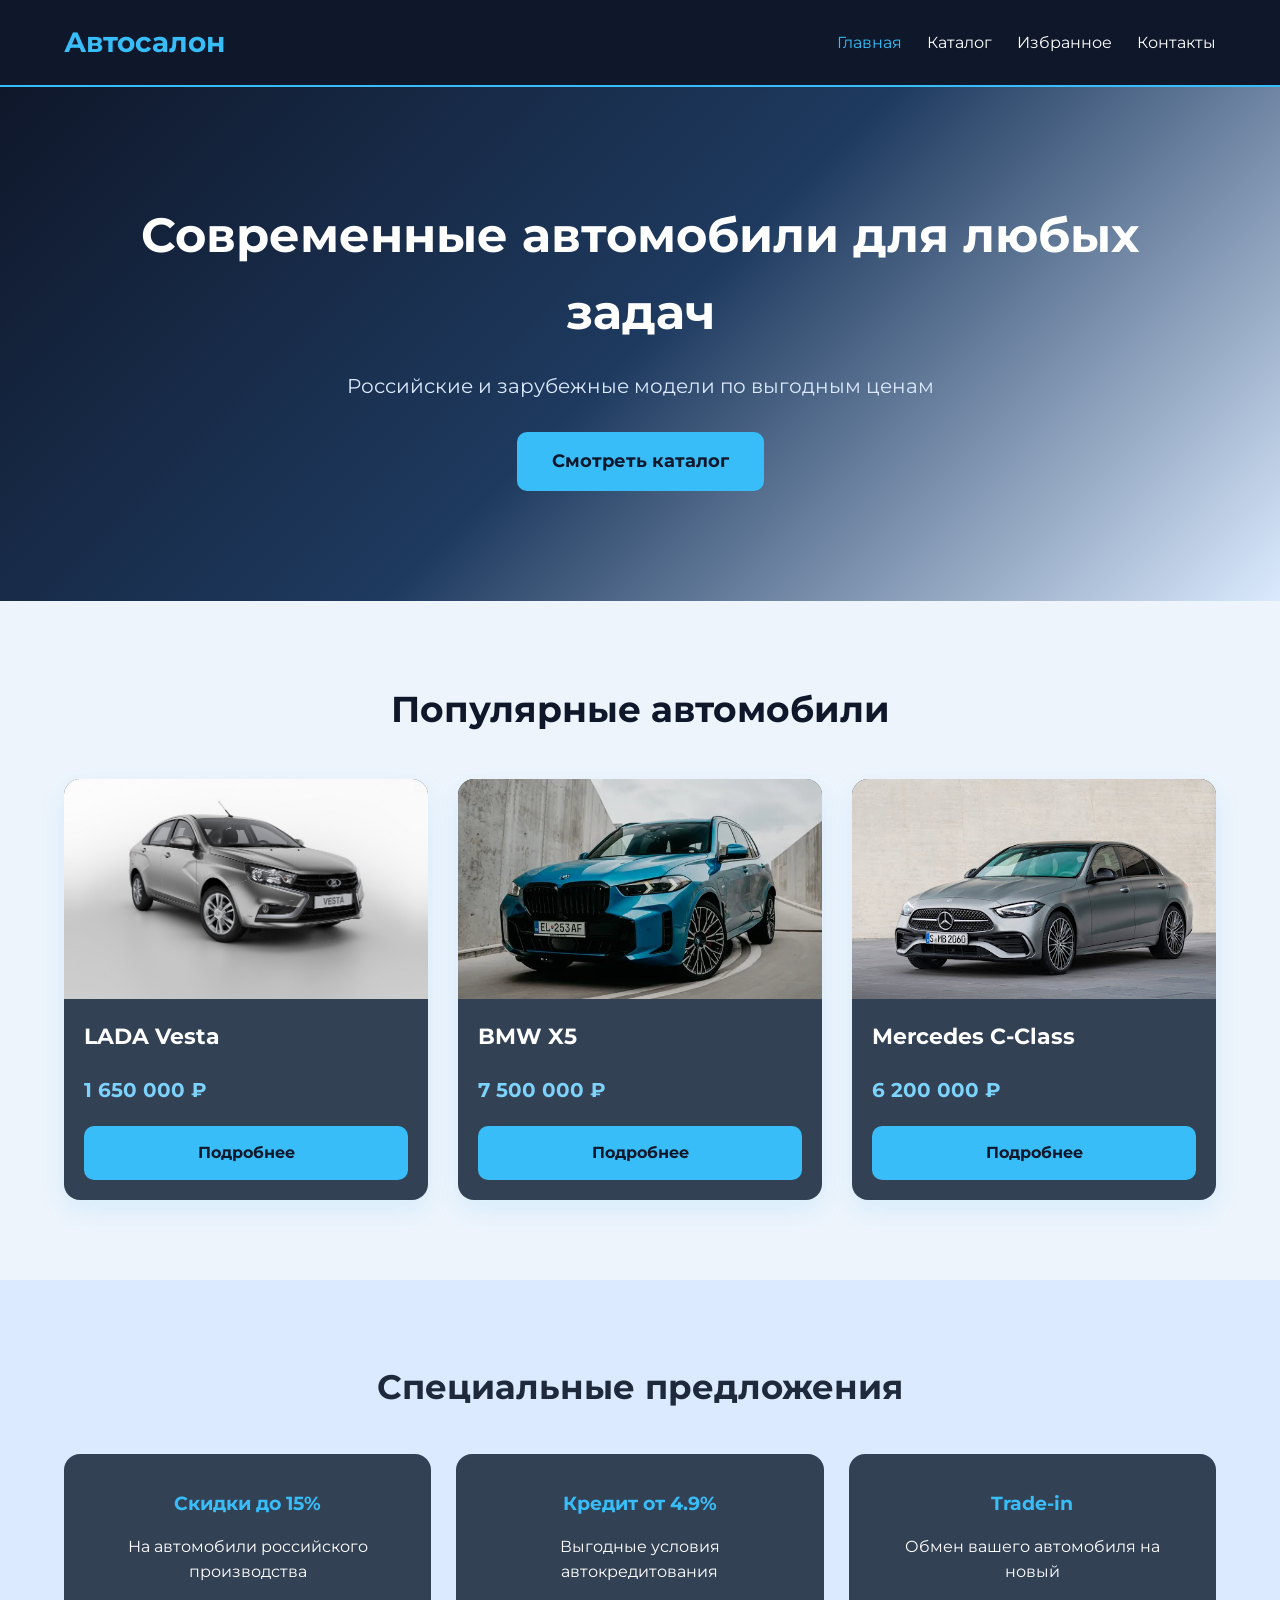
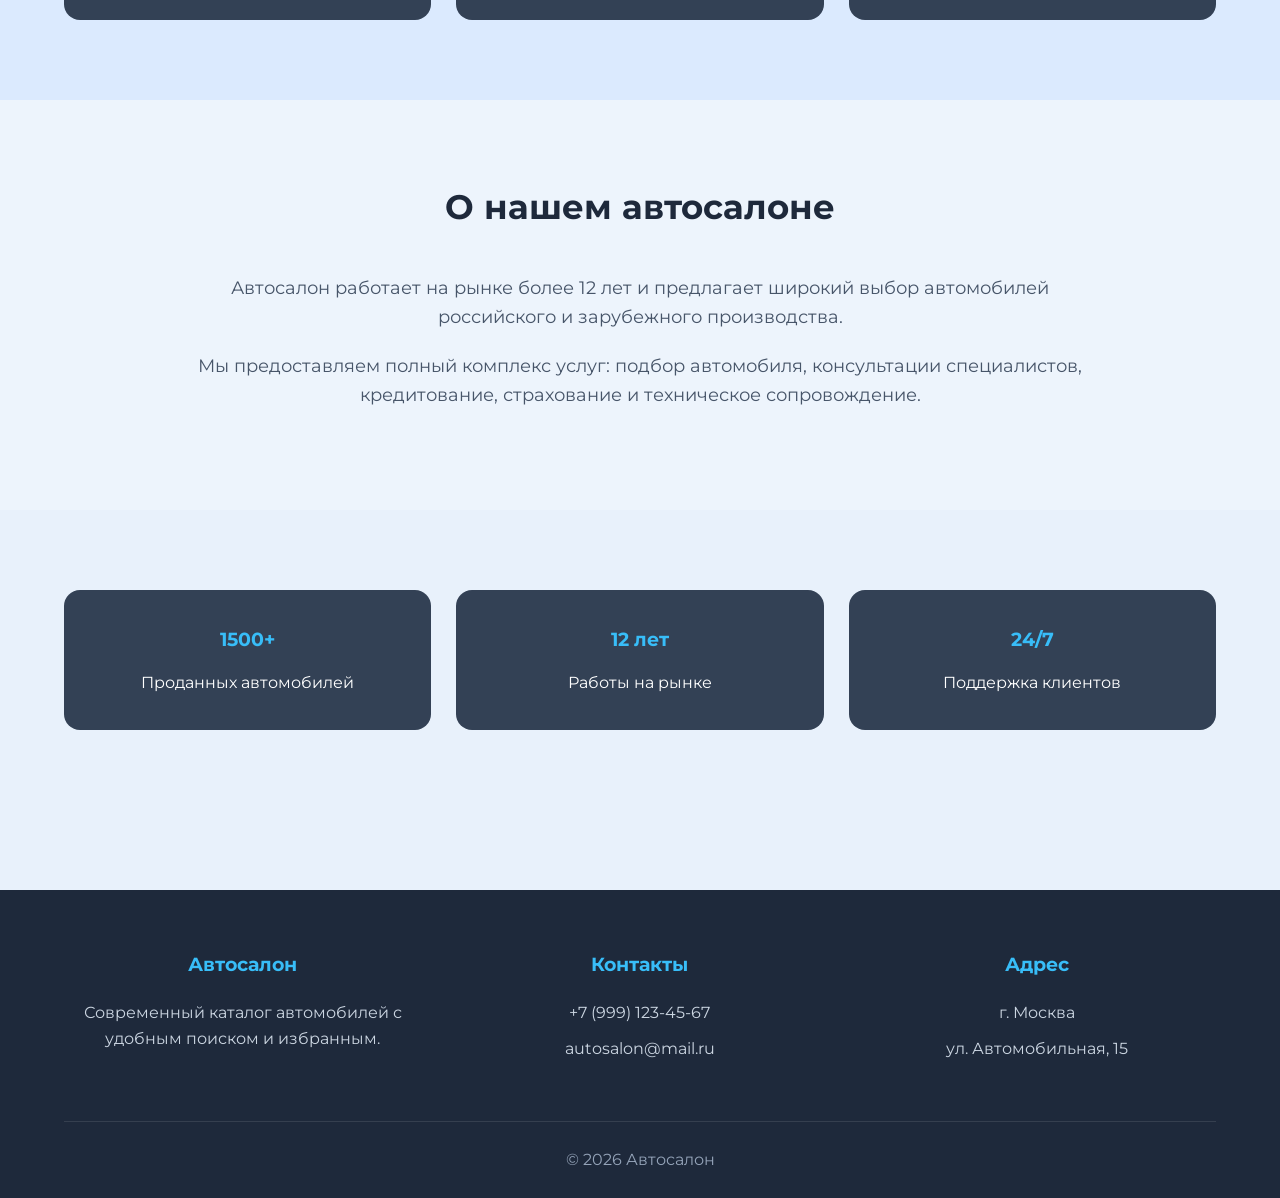
==== index.html @ db9bfbb6 "first look" ====
<!DOCTYPE html>
<html lang="ru">
<head>
    <meta charset="UTF-8">
    <meta name="viewport" content="width=device-width, initial-scale=1.0">
    <title>Автосалон</title>
    <link rel="stylesheet" href="css/fonts.css">
    <link rel="stylesheet" href="css/style.css">
</head>
<body>

<header class="siteHeader">
    <div class="container">
        <a
    href="index.html"
    class="logo"
>
    Автосалон
</a>

        <nav class="mainNav">

    <a href="index.html" class="active">
        Главная
    </a>

    <a href="catalog.html">
        Каталог
    </a>

    <a href="favorites.html">
        Избранное
    </a>

    <a href="contacts.html">
        Контакты
    </a>

</nav>
    </div>
</header>

<main>

<section class="heroSection">
    <div class="container">
        <h1>Современные автомобили для любых задач</h1>
        <p>Российские и зарубежные модели по выгодным ценам</p>
        <a
    href="catalog.html"
    class="mainButton"
>
    Смотреть каталог
</a>
    </div>
</section>

<section class="catalogSection">
    <div class="container">
        <h2>Популярные автомобили</h2>

        <div class="carGrid">

            <article class="carCard">
                <img src="images/cars/lada-vesta.jpg" alt="LADA Vesta">
                <h3>LADA Vesta</h3>
                <p class="carPrice">1 650 000 ₽</p>
                <a
    href="catalog.html"
    class="cardButton"
>
    Подробнее
</a>
            </article>

            <article class="carCard">
                <img src="images/cars/bmw-x5.webp" alt="BMW X5">
                <h3>BMW X5</h3>
                <p class="carPrice">7 500 000 ₽</p>
                <a href="catalog.html" class="cardButton">
    Подробнее
</a>
            </article>

            <article class="carCard">
                <img src="images/cars/mercedesC.jpg" alt="Mercedes C-Class">
                <h3>Mercedes C-Class</h3>
                <p class="carPrice">6 200 000 ₽</p>
                <a
    href="catalog.html"
    class="cardButton"
>
    Подробнее
</a>
            </article>

        </div>
    </div>
</section>
<section class="promoSection">
    <div class="container">
        <h2>Специальные предложения</h2>

        <div class="promoGrid">
            <div class="promoCard">
                <h3>Скидки до 15%</h3>
                <p>На автомобили российского производства</p>
            </div>

            <div class="promoCard">
                <h3>Кредит от 4.9%</h3>
                <p>Выгодные условия автокредитования</p>
            </div>

            <div class="promoCard">
                <h3>Trade-in</h3>
                <p>Обмен вашего автомобиля на новый</p>
            </div>
        </div>
    </div>
</section>

<section class="aboutSection">
    <div class="container">
        <h2>О нашем автосалоне</h2>

        <p>
            Автосалон работает на рынке более 12 лет и предлагает широкий выбор
            автомобилей российского и зарубежного производства.
        </p>

        <p>
            Мы предоставляем полный комплекс услуг: подбор автомобиля,
            консультации специалистов, кредитование, страхование и техническое сопровождение.
        </p>
    </div>
</section>

<section class="infoSection">
    <div class="container">
        <div class="infoGrid">

            <div class="infoCard">
                <h3>1500+</h3>
                <p>Проданных автомобилей</p>
            </div>

            <div class="infoCard">
                <h3>12 лет</h3>
                <p>Работы на рынке</p>
            </div>

            <div class="infoCard">
                <h3>24/7</h3>
                <p>Поддержка клиентов</p>
            </div>

        </div>
    </div>
</section>

</main>

<footer class="siteFooter">
    <div class="container">
        <div class="footerContent">
            <div class="footerBlock">
                <h3>
                    Автосалон
                </h3>
                <p>
                    Современный каталог автомобилей
                    с удобным поиском и избранным.
                </p>
            </div>
            <div class="footerBlock">
                <h3>
                    Контакты
                </h3>
                <p>
                    +7 (999) 123-45-67
                </p>
                <p>
                    autosalon@mail.ru
                </p>
            </div>
            <div class="footerBlock">
                <h3>
                    Адрес
                </h3>
                <p>
                    г. Москва
                </p>
                <p>
                    ул. Автомобильная, 15
                </p>
            </div>
        </div>
        <div class="footerBottom">
            <p>
                © 2026 Автосалон
            </p>
        </div>
    </div>
</footer>

<script src="js/storage.js"></script>
<script src="js/catalog.js"></script>
<script src="js/favorites.js"></script>

</body>
</html>
---- css/fonts.css ----
@font-face {
    font-family: "Montserrat";
    src: url("../fonts/Montserrat-Regular.ttf") format("truetype");
    font-weight: 400;
}

@font-face {
    font-family: "Montserrat";
    src: url("../fonts/Montserrat-Medium.ttf") format("truetype");
    font-weight: 500;
}

@font-face {
    font-family: "Montserrat";
    src: url("../fonts/Montserrat-SemiBold.ttf") format("truetype");
    font-weight: 600;
}

@font-face {
    font-family: "Montserrat";
    src: url("../fonts/Montserrat-Bold.ttf") format("truetype");
    font-weight: 700;
}

@font-face {
    font-family: "Roboto";
    src: url("../fonts/Roboto-Regular.ttf") format("truetype");
}

@font-face {
    font-family: "Open Sans";
    src: url("../fonts/OpenSans-Regular.ttf") format("truetype");
}
---- css/style.css ----
* {
    margin: 0;
    padding: 0;
    box-sizing: border-box;
    user-select: none;
}

html {
    scroll-behavior: smooth;
}

h1, h2, h3, .logo {
    font-family: "Montserrat", sans-serif;
    font-weight: 700;
}

body {
    font-family: "Montserrat", "Roboto", "Open Sans", Arial, sans-serif;
    background: #e8f1fb;
    color: #1e293b;
    line-height: 1.6;
    cursor: default;
}

.container {
    width: 90%;
    max-width: 1200px;
    margin: 0 auto;
}

.siteHeader {
    background: #0f172a;
    padding: 20px 0;
    border-bottom: 2px solid #38bdf8;
}

.siteHeader .container {
    display: flex;
    justify-content: space-between;
    align-items: center;
}

.logo {
    font-size: 28px;
    font-weight: bold;
    color: #38bdf8;
text-decoration: none;
display: inline-block;
}

.mainNav {
    display: flex;
    gap: 25px;
}

.mainNav a {
    color: white;
    text-decoration: none;
    transition: 0.3s;
    cursor: pointer;
}

.mainNav a:hover {
    color: #38bdf8;
}

.mainNav a.active {
    color: #38bdf8;
}

.mainNav a.active::after {
    width: 100%;
}

.heroSection {
    padding: 110px 0;
    text-align: center;
    background: linear-gradient(135deg, #0f172a, #1e3a5f, #dbeafe);
    color: white;
}

.heroSection h1 {
    font-size: 48px;
    margin-bottom: 20px;
}

.heroSection p {
    font-size: 20px;
    margin-bottom: 30px;
    color: #dbeafe;
}

.mainButton {
    padding: 15px 35px;
    border: none;
    background: #38bdf8;
    color: #0f172a;
    font-size: 18px;
    font-weight: bold;
    cursor: pointer;
    border-radius: 10px;
    transition: 0.3s;
text-decoration: none;
display: inline-flex;
align-items: center;
justify-content: center;
}

.mainButton:hover {
    background: #0ea5e9;
    color: white;
}

.catalogSection {
    padding: 80px 0;
    background: #edf4fc;
}

.catalogSection h2 {
    text-align: center;
    margin-bottom: 40px;
    font-size: 36px;
    color: #0f172a;
}

.carGrid {
    display: grid;
    grid-template-columns: repeat(3, 1fr);
    gap: 30px;
}

.carCard {
    background: #334155;
    border-radius: 16px;
    overflow: hidden;
    transition: 0.3s;
    box-shadow: 0 10px 25px rgba(56, 189, 248, 0.12);
}

.carCard:hover {
    transform: translateY(-8px);
    background: #3b4b61;
}

.carCard img {
    width: 100%;
    height: 220px;
    object-fit: cover;
    display: block;
}

.carCard h3 {
    padding: 20px;
    font-size: 22px;
    color: white;
}

.carPrice {
    padding: 0 20px;
    color: #7dd3fc;
    font-size: 20px;
    font-weight: bold;
}

.cardButton {
    margin: 20px;
    width: calc(100% - 40px);
    padding: 14px;
    border: none;
    background: #38bdf8;
    color: #0f172a;
    cursor: pointer;
    border-radius: 10px;
    font-weight: bold;
    transition: 0.3s;
    text-decoration: none;

display: flex;
justify-content: center;
align-items: center;
}

.cardButton:hover {
    background: #0ea5e9;
    color: white;
}

.promoSection {
    padding: 80px 0;
    background: #dbeafe;
}

.promoSection h2,
.aboutSection h2,
.infoSection h2 {
    text-align: center;
    margin-bottom: 40px;
    font-size: 34px;
}

.promoGrid,
.infoGrid {
    display: grid;
    grid-template-columns: repeat(3, 1fr);
    gap: 25px;
}

.promoCard,
.infoCard {
    background: #334155;
    color: white;
    padding: 35px;
    border-radius: 16px;
    text-align: center;
}

.promoCard h3,
.infoCard h3 {
    color: #38bdf8;
    margin-bottom: 15px;
}

.aboutSection {
    padding: 80px 0;
    background: #edf4fc;
    text-align: center;
}

.aboutSection p {
    max-width: 900px;
    margin: 20px auto;
    font-size: 18px;
    color: #475569;
}

.infoSection {
    padding: 80px 0;
    background: #e8f1fb;
}

.catalogHero {
    padding: 80px 0;
    text-align: center;
    background: linear-gradient(
        135deg,
        #0f172a,
        #1e3a5f,
        #dbeafe
    );
    color: white;
}

.catalogHero h1 {
    font-size: 46px;
    margin-bottom: 20px;
}

.catalogHero p {
    font-size: 20px;
    color: #dbeafe;
}

/* ===== Filters ===== */

.filterSection {
    padding: 40px 0;
    background: #edf4fc;
}

.filterWrapper {
    display: flex;
    gap: 20px;
    flex-wrap: wrap;
}

.searchInput,
.filterSelect {
    padding: 15px;
    border: none;
    border-radius: 10px;
    background: white;
    font-size: 16px;
    outline: none;
    color: #1e293b;
    box-shadow: 0 4px 10px rgba(0, 0, 0, 0.05);
}

.searchInput {
    flex: 1;
    min-width: 250px;
}

.filterSelect {
    min-width: 220px;
    cursor: pointer;
}

/* ===== Catalog Page ===== */

.catalogPageSection {
    padding: 80px 0;
    background: #e8f1fb;
}

.carContent {
    padding: 20px;
}

.carDescription {
    color: #cbd5e1;
    margin-bottom: 20px;
    font-size: 15px;
}

.emptyFavorites {
    grid-column: 1 / -1;

    min-height: 300px;

    display: flex;
    flex-direction: column;
    justify-content: center;
    align-items: center;

    text-align: center;

    padding: 80px 20px;
}

.emptyFavorites h2 {
    font-size: 34px;
    margin-bottom: 15px;
    color: #334155;
}

.emptyFavorites p {
    font-size: 18px;
    color: #64748b;
}

.addedButton {
    background: #22c55e;
    color: white;
}

.addedButton:hover {
    background: #16a34a;
}

/* ===== Contacts ===== */

.contactsSection {
    padding: 80px 0;
    background: #e8f1fb;
}

.contactsWrapper {
    display: grid;
    grid-template-columns: 1fr 1fr;
    gap: 40px;
}

.contactsInfo,
.contactForm {
    background: #334155;
    padding: 40px;
    border-radius: 16px;
    color: white;
}

.contactsInfo h2,
.contactForm h2 {
    margin-bottom: 25px;
    color: #38bdf8;
}

.contactsInfo p {
    margin-bottom: 15px;
    color: #cbd5e1;
}

.contactForm {
    display: flex;
    flex-direction: column;
    gap: 20px;
}

.contactForm input,
.contactForm select {
    padding: 15px;
    border: none;
    border-radius: 10px;
    outline: none;
    font-size: 16px;
}

/* ===== Form ===== */

.contactForm textarea {
    min-height: 120px;
    resize: none;
    padding: 15px;
    border: none;
    border-radius: 10px;
    outline: none;
    font-size: 16px;
    font-family: inherit;
}

/* ===== Applications ===== */

.applicationList {
    grid-column: 1 / -1;

    width: 100%;

    margin-top: 40px;
}

.applicationCard {
    width: 100%;

    background: #334155;
    color: white;

    padding: 35px;
    border-radius: 16px;

    box-shadow:
        0 8px 20px rgba(0, 0, 0, 0.08);
}

.applicationCard h3 {
    margin-bottom: 20px;
    color: #38bdf8;
}

.applicationCard p {
    margin-bottom: 10px;
    color: #cbd5e1;
}

.applicationHeader {
    display: flex;
    justify-content: space-between;
    align-items: center;

    margin-bottom: 25px;
}

.deleteApplicationButton {
    padding: 10px 18px;

    border: none;
    border-radius: 10px;

    background: #ef4444;
    color: white;

    cursor: pointer;

    transition: 0.3s;
}

.deleteApplicationButton:hover {
    background: #dc2626;
}

.siteFooter {
    background: #1e293b;
    color: white;
    padding-top: 60px;
    margin-top: 80px;
}

.footerContent {
    display: grid;
    grid-template-columns: repeat(3, 1fr);
    align-items: start;
    gap: 40px;
    text-align: center;
}

.footerBlock {
    width: 100%;
}

.footerBlock h3 {
    margin-bottom: 20px;
    color: #38bdf8;
}

.footerBlock p {
    color: #cbd5e1;
    margin-bottom: 10px;
    line-height: 1.6;
}

.footerBottom {
    margin-top: 50px;
    padding: 25px 0;
    border-top: 1px solid rgba(255, 255, 255, 0.1);
    text-align: center;
    color: #94a3b8;
}

.aboutImage {
    width: 100%;
    height: 400px;
    object-fit: cover;
    border-radius: 30px;
}

@media (max-width: 1024px) {

    .carGrid {
        grid-template-columns: repeat(2, 1fr);
    }

    .statsGrid {
        grid-template-columns: repeat(2, 1fr);
    }

    .footerContent {
        grid-template-columns: repeat(2, 1fr);
    }

}

@media (max-width: 768px) {

    .contactsWrapper {
        grid-template-columns: 1fr;
    }

    .filterWrapper {
        flex-direction: column;
    }

    .searchInput,
    .filterSelect {
        width: 100%;
    }

    .siteHeader .container {
        flex-direction: column;
        gap: 20px;
    }

    .heroSection h1 {
        font-size: 32px;
    }

    .container {
        width: 90%;
    }

    .heroSection {
        min-height: 350px;
        text-align: center;
        padding: 30px 0;
    }

    .heroText h1 {
        font-size: 30px;
    }

    .heroText p {
        font-size: 16px;
    }

    .footerContent {
        grid-template-columns: 1fr;
        text-align: center;
    }

    .aboutSection {
    min-height: 220px;
    padding: 25px;
    }

    .aboutSection h2 {
        font-size: 32px;
    }

    .mainNav {
        gap: 15px;
    }

    .filterBar {
        flex-direction: column;
    }

    .filterBar input,
    .filterBar select,
    .filterBar button {
        width: 100%;
    }

    .statsGrid, .infoGrid{
        grid-template-columns: 1fr;
    }

    .carGrid {
    grid-template-columns: repeat(2, 1fr);
    gap: 20px;
}

    .mainButton {
    width: fit-content;
    min-width: 180px;
    margin: 0 auto;
    display: block;
}

    .cardButton{
        margin: 10 auto;
    }

    .specialGrid {
        grid-template-columns: 1fr;
    }
}

@media (max-width: 375px) {

    .siteHeader .container {
        flex-direction: column;
        gap: 20px;
        align-items: center;
    }

    .mainNav {
        display: flex;
        flex-wrap: wrap;
        justify-content: center;
        gap: 12px;
    }

    .mainNav a {
        font-size: 14px;
    }

    .heroSection {
        min-height: 420px;
    }

    .heroText h1 {
        font-size: 28px;
        line-height: 1.2;
    }

    .heroText p {
        font-size: 15px;
    }

    .sectionTitle {
        font-size: 24px;
        text-align: center;
    }

    .carGrid {
        grid-template-columns: 1fr;
    }

    .carCard img {
        height: 200px;
    }

    .carContent {
        padding: 18px;
    }

    .mainButton {
    width: fit-content;
    min-width: 180px;
    margin: 0 auto;
    display: block;
}

    .cardButton{
        margin: 10 auto;
    }

    .statsGrid,
    .infoGrid,
    .footerContent,
    .specialGrid,
    .promoGrid {
        grid-template-columns: 1fr;
    }

    .aboutSection {
    min-height: 220px;
    padding: 25px;
    }

    .aboutSection h2 {
        font-size: 26px;
    }

    .aboutSection p {
        font-size: 14px;
    }

}
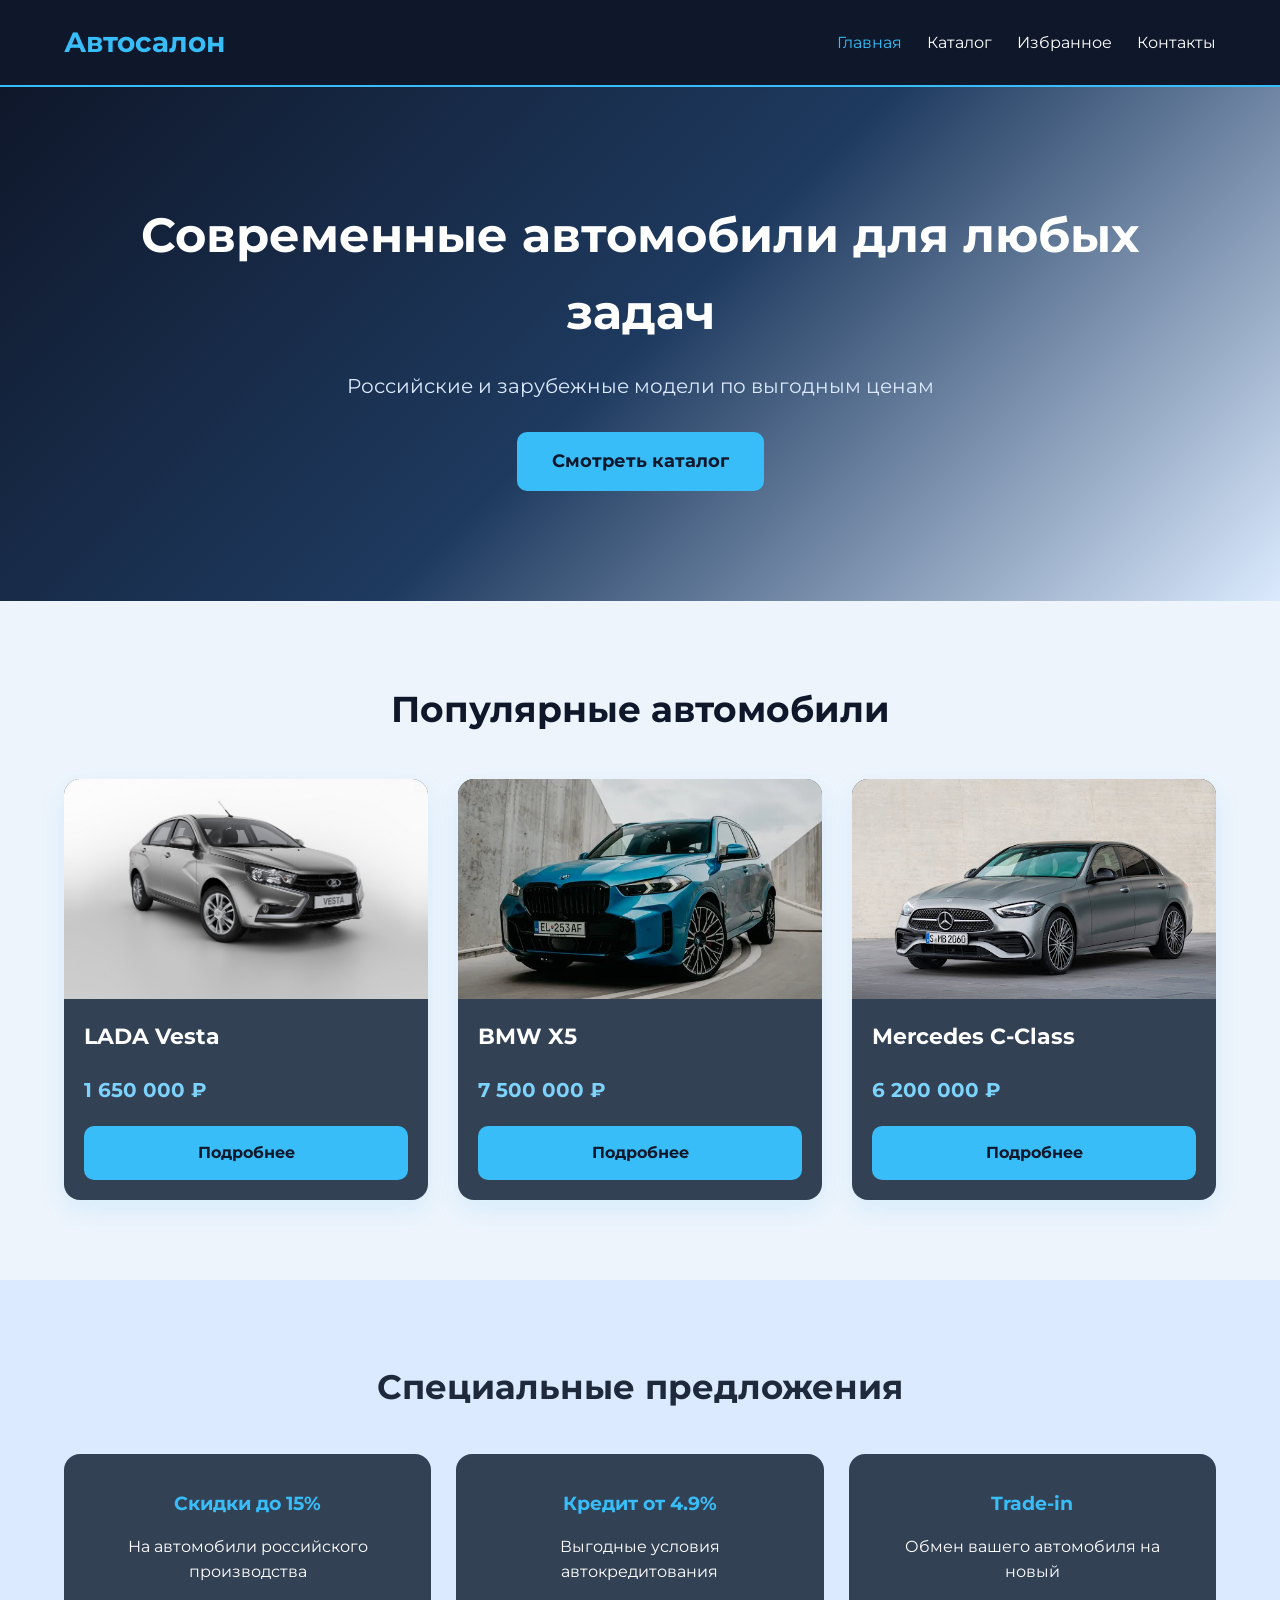
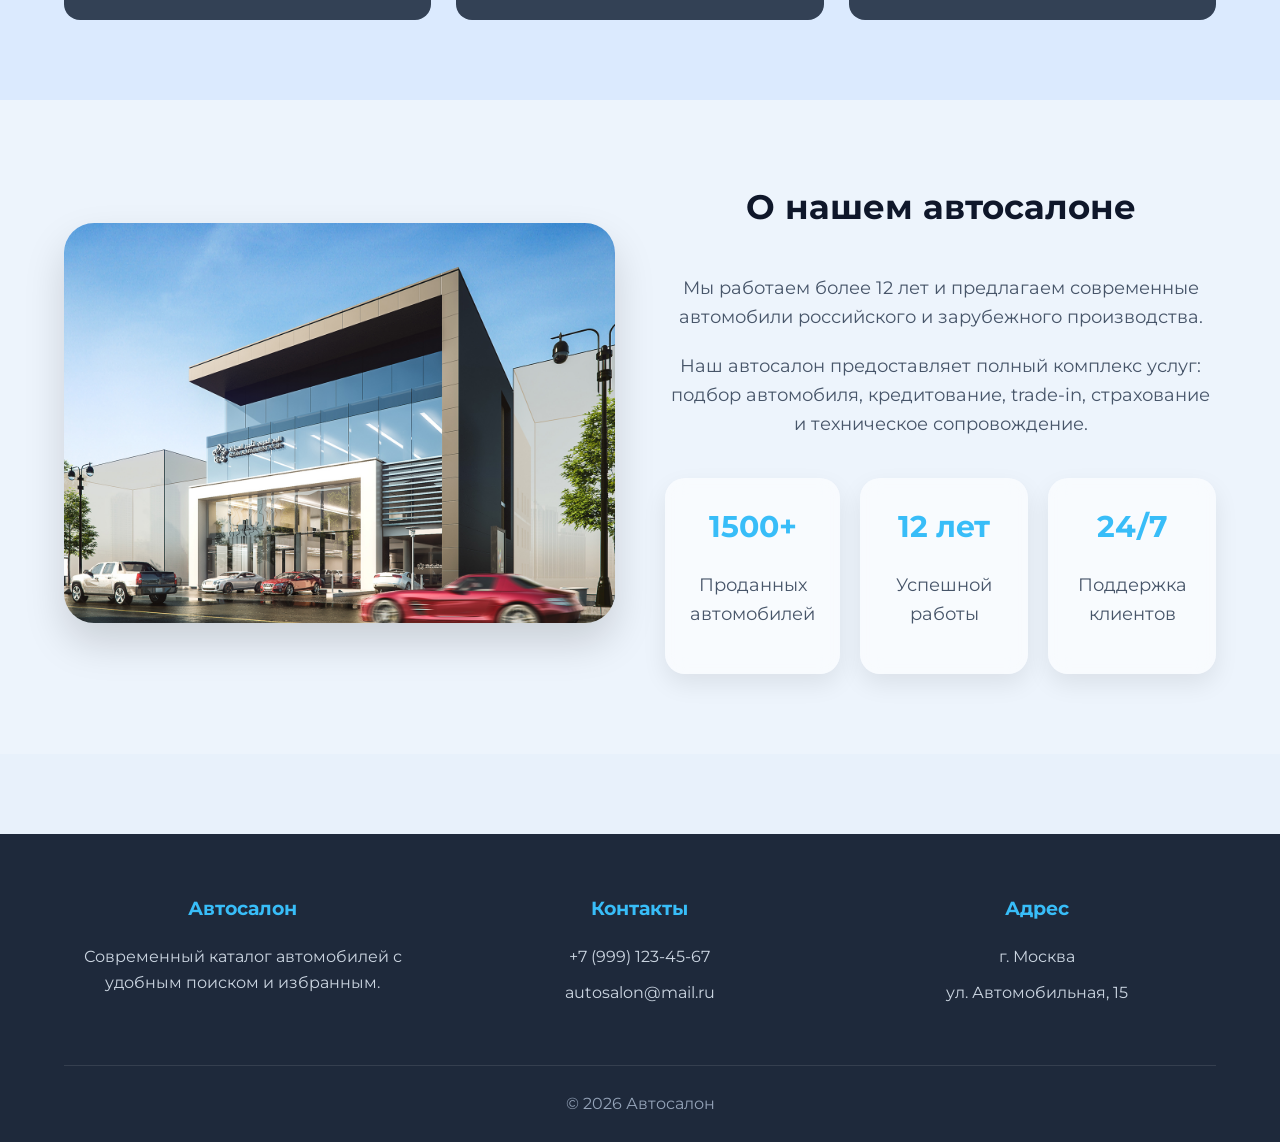
==== commit 9c23bb29: "Update aboutSection" ====
--- a/index.html
+++ b/index.html
@@ -2,211 +2,300 @@
 <html lang="ru">
 <head>
     <meta charset="UTF-8">
-    <meta name="viewport" content="width=device-width, initial-scale=1.0">
-    <title>Автосалон</title>
-    <link rel="stylesheet" href="css/fonts.css">
-    <link rel="stylesheet" href="css/style.css">
+    <meta
+        name="viewport"
+        content="width=device-width, initial-scale=1.0"
+    >
+    <title>Главная</title>
+    <!-- Подключение шрифтов -->
+    <link
+        rel="stylesheet"
+        href="css/fonts.css"
+    >
+    <!-- Основные стили -->
+    <link
+        rel="stylesheet"
+        href="css/style.css"
+    >
+
 </head>
+
 <body>
-
-<header class="siteHeader">
-    <div class="container">
-        <a
-    href="index.html"
-    class="logo"
->
-    Автосалон
-</a>
-
-        <nav class="mainNav">
-
-    <a href="index.html" class="active">
-        Главная
-    </a>
-
-    <a href="catalog.html">
-        Каталог
-    </a>
-
-    <a href="favorites.html">
-        Избранное
-    </a>
-
-    <a href="contacts.html">
-        Контакты
-    </a>
-
-</nav>
-    </div>
-</header>
-
-<main>
-
-<section class="heroSection">
-    <div class="container">
-        <h1>Современные автомобили для любых задач</h1>
-        <p>Российские и зарубежные модели по выгодным ценам</p>
-        <a
-    href="catalog.html"
-    class="mainButton"
->
-    Смотреть каталог
-</a>
-    </div>
-</section>
-
-<section class="catalogSection">
-    <div class="container">
-        <h2>Популярные автомобили</h2>
-
-        <div class="carGrid">
-
-            <article class="carCard">
-                <img src="images/cars/lada-vesta.jpg" alt="LADA Vesta">
-                <h3>LADA Vesta</h3>
-                <p class="carPrice">1 650 000 ₽</p>
+    <!-- ================= HEADER ================= -->
+    <header class="siteHeader">
+        <div class="container">
+            <a
+                href="index.html"
+                class="logo"
+            >
+                Автосалон
+            </a>
+
+            <!-- Навигация -->
+            <nav class="mainNav">
                 <a
-    href="catalog.html"
-    class="cardButton"
->
-    Подробнее
-</a>
-            </article>
-
-            <article class="carCard">
-                <img src="images/cars/bmw-x5.webp" alt="BMW X5">
-                <h3>BMW X5</h3>
-                <p class="carPrice">7 500 000 ₽</p>
-                <a href="catalog.html" class="cardButton">
-    Подробнее
-</a>
-            </article>
-
-            <article class="carCard">
-                <img src="images/cars/mercedesC.jpg" alt="Mercedes C-Class">
-                <h3>Mercedes C-Class</h3>
-                <p class="carPrice">6 200 000 ₽</p>
+                    href="index.html"
+                    class="active"
+                >
+                    Главная
+                </a>
+                <a href="catalog.html">
+                    Каталог
+                </a>
+                <a href="favorites.html">
+                    Избранное
+                </a>
+                <a href="contacts.html">
+                    Контакты
+                </a>
+            </nav>
+        </div>
+    </header>
+
+    <!-- ================= MAIN ================= -->
+    <main>
+        <!-- Главный экран -->
+        <section class="heroSection">
+            <div class="container">
+                <h1>
+                    Современные автомобили
+                    для любых задач
+                </h1>
+                <p>
+                    Российские и зарубежные модели
+                    по выгодным ценам
+                </p>
                 <a
-    href="catalog.html"
-    class="cardButton"
->
-    Подробнее
-</a>
-            </article>
-
+                    href="catalog.html"
+                    class="mainButton"
+                >
+                    Смотреть каталог
+                </a>
+            </div>
+        </section>
+
+        <!-- Популярные автомобили -->
+        <section class="catalogSection">
+            <div class="container">
+                <h2 class="sectionTitle">
+                    Популярные автомобили
+                </h2>
+
+                <!-- Сетка карточек -->
+                <div class="carGrid">
+                    <article class="carCard">
+                        <img
+                            src="images/cars/lada-vesta.jpg"
+                            alt="LADA Vesta"
+                        >
+                        <h3>
+                            LADA Vesta
+                        </h3>
+                        <p class="carPrice">
+                            1 650 000 ₽
+                        </p>
+                        <a
+                            href="catalog.html"
+                            class="cardButton"
+                        >
+                            Подробнее
+                        </a>
+                    </article>
+                    <article class="carCard">
+                        <img
+                            src="images/cars/bmw-x5.webp"
+                            alt="BMW X5"
+                        >
+                        <h3>
+                            BMW X5
+                        </h3>
+                        <p class="carPrice">
+                            7 500 000 ₽
+                        </p>
+                        <a
+                            href="catalog.html"
+                            class="cardButton"
+                        >
+                            Подробнее
+                        </a>
+                    </article>
+                    <article class="carCard">
+                        <img
+                            src="images/cars/mercedesC.jpg"
+                            alt="Mercedes C-Class"
+                        >
+                        <h3>
+                            Mercedes C-Class
+                        </h3>
+                        <p class="carPrice">
+                            6 200 000 ₽
+                        </p>
+                        <a
+                            href="catalog.html"
+                            class="cardButton"
+                        >
+                            Подробнее
+                        </a>
+                    </article>
+                </div>
+            </div>
+        </section>
+
+        <!-- Специальные предложения -->
+        <section class="promoSection">
+            <div class="container">
+                <h2 class="sectionTitle">
+                    Специальные предложения
+                </h2>
+                <div class="promoGrid">
+                    <div class="promoCard">
+                        <h3>
+                            Скидки до 15%
+                        </h3>
+                        <p>
+                            На автомобили российского
+                            производства
+                        </p>
+                    </div>
+                    <div class="promoCard">
+                        <h3>
+                            Кредит от 4.9%
+                        </h3>
+                        <p>
+                            Выгодные условия
+                            автокредитования
+                        </p>
+                    </div>
+                    <div class="promoCard">
+                        <h3>
+                            Trade-in
+                        </h3>
+                        <p>
+                            Обмен вашего автомобиля
+                            на новый
+                        </p>
+                    </div>
+                </div>
+            </div>
+        </section>
+
+        <!-- Информация об автосалоне -->
+        <section class="aboutSection">
+            <div class="container">
+                <div class="aboutWrapper">
+                    <div class="aboutImageBlock">
+                    <img
+                        src="images/salon.jpg"
+                        alt="Автосалон"
+                        class="aboutImage"
+                    >
+                    </div>
+                    <div class="aboutContent">
+                        <h2>
+                            О нашем автосалоне
+                        </h2>
+                        <p>
+                            Мы работаем более 12 лет
+                            и предлагаем современные
+                            автомобили российского
+                            и зарубежного производства.
+                        </p>
+                        <p>
+                            Наш автосалон предоставляет
+                            полный комплекс услуг:
+                            подбор автомобиля,
+                            кредитование,
+                            trade-in,
+                            страхование
+                            и техническое сопровождение.
+                        </p>
+                        <div class="aboutAdvantages">
+                            <div class="aboutCard">
+                                <h3>
+                                    1500+
+                                </h3>
+                                <p>
+                                    Проданных автомобилей
+                                </p>
+                            </div>
+                            <div class="aboutCard">
+                                <h3>
+                                    12 лет
+                                </h3>
+                                <p>
+                                    Успешной работы
+                                </p>
+                            </div>
+                            <div class="aboutCard">
+                                <h3>
+                                    24/7
+                                </h3>
+                                <p>
+                                    Поддержка клиентов
+                                </p>
+                            </div>
+                        </div>
+                    </div>
+                </div>
+            </div>
+        </section>
+
+    <!-- ================= FOOTER ================= -->
+    <footer class="siteFooter">
+        <div class="container">
+            <div class="footerContent">
+                <!-- О компании -->
+                <div class="footerBlock">
+                    <h3>
+                        Автосалон
+                    </h3>
+                    <p>
+                        Современный каталог
+                        автомобилей
+                        с удобным поиском
+                        и избранным.
+                    </p>
+                </div>
+                <!-- Контакты -->
+                <div class="footerBlock">
+                    <h3>
+                        Контакты
+                    </h3>
+                    <p>
+                        +7 (999) 123-45-67
+                    </p>
+                    <p>
+                        autosalon@mail.ru
+                    </p>
+                </div>
+                <!-- Адрес -->
+                <div class="footerBlock">
+                    <h3>
+                        Адрес
+                    </h3>
+                    <p>
+                        г. Москва
+                    </p>
+                    <p>
+                        ул. Автомобильная, 15
+                    </p>
+                </div>
+            </div>
+
+            <!-- Нижняя часть footer -->
+            <div class="footerBottom">
+                <p>
+                    © 2026 Автосалон
+                </p>
+            </div>
         </div>
-    </div>
-</section>
-<section class="promoSection">
-    <div class="container">
-        <h2>Специальные предложения</h2>
-
-        <div class="promoGrid">
-            <div class="promoCard">
-                <h3>Скидки до 15%</h3>
-                <p>На автомобили российского производства</p>
-            </div>
-
-            <div class="promoCard">
-                <h3>Кредит от 4.9%</h3>
-                <p>Выгодные условия автокредитования</p>
-            </div>
-
-            <div class="promoCard">
-                <h3>Trade-in</h3>
-                <p>Обмен вашего автомобиля на новый</p>
-            </div>
-        </div>
-    </div>
-</section>
-
-<section class="aboutSection">
-    <div class="container">
-        <h2>О нашем автосалоне</h2>
-
-        <p>
-            Автосалон работает на рынке более 12 лет и предлагает широкий выбор
-            автомобилей российского и зарубежного производства.
-        </p>
-
-        <p>
-            Мы предоставляем полный комплекс услуг: подбор автомобиля,
-            консультации специалистов, кредитование, страхование и техническое сопровождение.
-        </p>
-    </div>
-</section>
-
-<section class="infoSection">
-    <div class="container">
-        <div class="infoGrid">
-
-            <div class="infoCard">
-                <h3>1500+</h3>
-                <p>Проданных автомобилей</p>
-            </div>
-
-            <div class="infoCard">
-                <h3>12 лет</h3>
-                <p>Работы на рынке</p>
-            </div>
-
-            <div class="infoCard">
-                <h3>24/7</h3>
-                <p>Поддержка клиентов</p>
-            </div>
-
-        </div>
-    </div>
-</section>
-
-</main>
-
-<footer class="siteFooter">
-    <div class="container">
-        <div class="footerContent">
-            <div class="footerBlock">
-                <h3>
-                    Автосалон
-                </h3>
-                <p>
-                    Современный каталог автомобилей
-                    с удобным поиском и избранным.
-                </p>
-            </div>
-            <div class="footerBlock">
-                <h3>
-                    Контакты
-                </h3>
-                <p>
-                    +7 (999) 123-45-67
-                </p>
-                <p>
-                    autosalon@mail.ru
-                </p>
-            </div>
-            <div class="footerBlock">
-                <h3>
-                    Адрес
-                </h3>
-                <p>
-                    г. Москва
-                </p>
-                <p>
-                    ул. Автомобильная, 15
-                </p>
-            </div>
-        </div>
-        <div class="footerBottom">
-            <p>
-                © 2026 Автосалон
-            </p>
-        </div>
-    </div>
-</footer>
-
-<script src="js/storage.js"></script>
-<script src="js/catalog.js"></script>
-<script src="js/favorites.js"></script>
+    </footer>
+
+    <!-- ================= SCRIPTS ================= -->
+
+    <script src="js/storage.js"></script>
+    <script src="js/catalog.js"></script>
+    <script src="js/favorites.js"></script>
 
 </body>
 </html>
--- a/css/style.css
+++ b/css/style.css
@@ -1,3 +1,7 @@
+/* =========================
+   RESET
+========================= */
+
 * {
     margin: 0;
     padding: 0;
@@ -9,25 +13,68 @@
     scroll-behavior: smooth;
 }
 
-h1, h2, h3, .logo {
-    font-family: "Montserrat", sans-serif;
-    font-weight: 700;
-}
+/* =========================
+   TYPOGRAPHY
+========================= */
 
 body {
-    font-family: "Montserrat", "Roboto", "Open Sans", Arial, sans-serif;
+    font-family:
+        "Montserrat",
+        "Roboto",
+        "Open Sans",
+        Arial,
+        sans-serif;
+
     background: #e8f1fb;
     color: #1e293b;
     line-height: 1.6;
     cursor: default;
 }
 
+h1,
+h2,
+h3,
+.logo {
+    font-family: "Montserrat", sans-serif;
+    font-weight: 700;
+}
+
+/* =========================
+   LAYOUT
+========================= */
+
 .container {
     width: 90%;
     max-width: 1200px;
     margin: 0 auto;
 }
 
+/* =========================
+   UPD: CARD ANIMATION
+========================= */
+
+.carCard {
+    animation: fadeIn 0.4s ease;
+}
+
+@keyframes fadeIn {
+
+    from {
+        opacity: 0;
+        transform: translateY(15px);
+    }
+
+    to {
+        opacity: 1;
+        transform: translateY(0);
+    }
+
+}
+
+/* =========================
+   HEADER
+========================= */
+
 .siteHeader {
     background: #0f172a;
     padding: 20px 0;
@@ -44,9 +91,90 @@
     font-size: 28px;
     font-weight: bold;
     color: #38bdf8;
-text-decoration: none;
-display: inline-block;
-}
+    text-decoration: none;
+    display: inline-block;
+}
+
+/* ======================================================
+   ABOUT SECTION
+====================================================== */
+
+.aboutSection {
+    padding: 100px 0;
+    background: #edf4fc;
+}
+
+.aboutWrapper {
+    display: grid;
+    grid-template-columns: 1fr 1fr;
+    gap: 50px;
+    align-items: center;
+}
+
+/* ======================================================
+   IMAGE
+====================================================== */
+
+.aboutImage {
+    width: 100%;
+    height: 500px;
+    object-fit: cover;
+    border-radius: 30px;
+    box-shadow:
+        0 20px 40px rgba(0,0,0,0.15);
+}
+
+/* ======================================================
+   CONTENT
+====================================================== */
+
+.aboutContent h2 {
+    font-size: 42px;
+    margin-bottom: 25px;
+    color: #0f172a;
+}
+
+.aboutContent p {
+    margin-bottom: 20px;
+    font-size: 18px;
+    color: #475569;
+}
+
+/* ======================================================
+   ADVANTAGES
+====================================================== */
+
+.aboutAdvantages {
+    display: grid;
+    grid-template-columns: repeat(3, 1fr);
+    gap: 20px;
+    margin-top: 40px;
+}
+
+.aboutCard {
+    padding: 25px;
+    border-radius: 20px;
+    background: rgba(255,255,255,0.6);
+    backdrop-filter: blur(10px);
+    text-align: center;
+    box-shadow:
+        0 10px 25px rgba(0,0,0,0.08);
+    transition: 0.3s;
+}
+
+.aboutCard:hover {
+    transform: translateY(-6px);
+}
+
+.aboutCard h3 {
+    font-size: 30px;
+    color: #38bdf8;
+    margin-bottom: 10px;
+}
+
+/* =========================
+   NAVIGATION
+========================= */
 
 .mainNav {
     display: flex;
@@ -68,14 +196,21 @@
     color: #38bdf8;
 }
 
-.mainNav a.active::after {
-    width: 100%;
-}
+/* =========================
+   HERO SECTION
+========================= */
 
 .heroSection {
     padding: 110px 0;
     text-align: center;
-    background: linear-gradient(135deg, #0f172a, #1e3a5f, #dbeafe);
+    background:
+        linear-gradient(
+            135deg,
+            #0f172a,
+            #1e3a5f,
+            #dbeafe
+        );
+
     color: white;
 }
 
@@ -90,26 +225,76 @@
     color: #dbeafe;
 }
 
+/* =========================
+   BUTTONS
+========================= */
+
 .mainButton {
     padding: 15px 35px;
     border: none;
+    border-radius: 10px;
+
     background: #38bdf8;
     color: #0f172a;
+
     font-size: 18px;
     font-weight: bold;
+
     cursor: pointer;
-    border-radius: 10px;
     transition: 0.3s;
-text-decoration: none;
-display: inline-flex;
-align-items: center;
-justify-content: center;
+
+    text-decoration: none;
+
+    display: inline-flex;
+    justify-content: center;
+    align-items: center;
 }
 
 .mainButton:hover {
     background: #0ea5e9;
     color: white;
 }
+
+.cardButton {
+    margin: 20px;
+    width: calc(100% - 40px);
+
+    padding: 14px;
+
+    border: none;
+    border-radius: 10px;
+
+    background: #38bdf8;
+    color: #0f172a;
+
+    font-weight: bold;
+    text-decoration: none;
+
+    cursor: pointer;
+    transition: 0.3s;
+
+    display: flex;
+    justify-content: center;
+    align-items: center;
+}
+
+.cardButton:hover {
+    background: #0ea5e9;
+    color: white;
+}
+
+.addedButton {
+    background: #22c55e;
+    color: white;
+}
+
+.addedButton:hover {
+    background: #16a34a;
+}
+
+/* =========================
+   CATALOG SECTION
+========================= */
 
 .catalogSection {
     padding: 80px 0;
@@ -132,9 +317,11 @@
 .carCard {
     background: #334155;
     border-radius: 16px;
+    /*Обрезает картинку по скруглению*/
     overflow: hidden;
     transition: 0.3s;
-    box-shadow: 0 10px 25px rgba(56, 189, 248, 0.12);
+    box-shadow:
+        0 10px 25px rgba(56, 189, 248, 0.12);
 }
 
 .carCard:hover {
@@ -145,8 +332,14 @@
 .carCard img {
     width: 100%;
     height: 220px;
+    /*Картинка не растягивается, красиво обрезается*/
     object-fit: cover;
     display: block;
+    transition: 0.4s;
+}
+
+.carCard:hover img {
+    transform: scale(1.03);
 }
 
 .carCard h3 {
@@ -162,28 +355,19 @@
     font-weight: bold;
 }
 
-.cardButton {
-    margin: 20px;
-    width: calc(100% - 40px);
-    padding: 14px;
-    border: none;
-    background: #38bdf8;
-    color: #0f172a;
-    cursor: pointer;
-    border-radius: 10px;
-    font-weight: bold;
-    transition: 0.3s;
-    text-decoration: none;
-
-display: flex;
-justify-content: center;
-align-items: center;
-}
-
-.cardButton:hover {
-    background: #0ea5e9;
-    color: white;
-}
+.carContent {
+    padding: 20px;
+}
+
+.carDescription {
+    color: #cbd5e1;
+    margin-bottom: 20px;
+    font-size: 15px;
+}
+
+/* =========================
+   PROMO SECTION
+========================= */
 
 .promoSection {
     padding: 80px 0;
@@ -191,34 +375,36 @@
 }
 
 .promoSection h2,
-.aboutSection h2,
-.infoSection h2 {
+.aboutSection h2 {
     text-align: center;
     margin-bottom: 40px;
     font-size: 34px;
 }
 
-.promoGrid,
-.infoGrid {
+.promoGrid{
     display: grid;
     grid-template-columns: repeat(3, 1fr);
     gap: 25px;
 }
 
-.promoCard,
-.infoCard {
+.promoCard{
     background: #334155;
     color: white;
+
     padding: 35px;
     border-radius: 16px;
-    text-align: center;
-}
-
-.promoCard h3,
-.infoCard h3 {
+
+    text-align: center;
+}
+
+.promoCard h3{
     color: #38bdf8;
     margin-bottom: 15px;
 }
+
+/* =========================
+   ABOUT SECTION
+========================= */
 
 .aboutSection {
     padding: 80px 0;
@@ -228,25 +414,37 @@
 
 .aboutSection p {
     max-width: 900px;
+
     margin: 20px auto;
+
     font-size: 18px;
     color: #475569;
 }
 
-.infoSection {
-    padding: 80px 0;
-    background: #e8f1fb;
-}
+.aboutImage {
+    width: 100%;
+    height: 400px;
+
+    object-fit: cover;
+    border-radius: 30px;
+}
+
+/* =========================
+   HERO PAGES
+========================= */
 
 .catalogHero {
     padding: 80px 0;
     text-align: center;
-    background: linear-gradient(
-        135deg,
-        #0f172a,
-        #1e3a5f,
-        #dbeafe
-    );
+
+    background:
+        linear-gradient(
+            135deg,
+            #0f172a,
+            #1e3a5f,
+            #dbeafe
+        );
+
     color: white;
 }
 
@@ -260,7 +458,9 @@
     color: #dbeafe;
 }
 
-/* ===== Filters ===== */
+/* =========================
+   FILTERS
+========================= */
 
 .filterSection {
     padding: 40px 0;
@@ -280,9 +480,10 @@
     border-radius: 10px;
     background: white;
     font-size: 16px;
+    color: #1e293b;
     outline: none;
-    color: #1e293b;
-    box-shadow: 0 4px 10px rgba(0, 0, 0, 0.05);
+    box-shadow:
+        0 4px 10px rgba(0, 0, 0, 0.05);
 }
 
 .searchInput {
@@ -295,35 +496,28 @@
     cursor: pointer;
 }
 
-/* ===== Catalog Page ===== */
+/* =========================
+   CATALOG PAGE
+========================= */
 
 .catalogPageSection {
     padding: 80px 0;
     background: #e8f1fb;
 }
 
-.carContent {
-    padding: 20px;
-}
-
-.carDescription {
-    color: #cbd5e1;
-    margin-bottom: 20px;
-    font-size: 15px;
-}
+/* =========================
+   EMPTY FAVORITES
+========================= */
 
 .emptyFavorites {
     grid-column: 1 / -1;
 
     min-height: 300px;
-
     display: flex;
     flex-direction: column;
     justify-content: center;
     align-items: center;
-
-    text-align: center;
-
+    text-align: center;
     padding: 80px 20px;
 }
 
@@ -338,16 +532,9 @@
     color: #64748b;
 }
 
-.addedButton {
-    background: #22c55e;
-    color: white;
-}
-
-.addedButton:hover {
-    background: #16a34a;
-}
-
-/* ===== Contacts ===== */
+/* =========================
+   CONTACTS
+========================= */
 
 .contactsSection {
     padding: 80px 0;
@@ -379,6 +566,10 @@
     color: #cbd5e1;
 }
 
+/* =========================
+   FORM
+========================= */
+
 .contactForm {
     display: flex;
     flex-direction: column;
@@ -386,34 +577,31 @@
 }
 
 .contactForm input,
-.contactForm select {
+.contactForm select,
+.contactForm textarea {
     padding: 15px;
+
     border: none;
     border-radius: 10px;
+
     outline: none;
+
     font-size: 16px;
-}
-
-/* ===== Form ===== */
+    font-family: inherit;
+}
 
 .contactForm textarea {
     min-height: 120px;
     resize: none;
-    padding: 15px;
-    border: none;
-    border-radius: 10px;
-    outline: none;
-    font-size: 16px;
-    font-family: inherit;
-}
-
-/* ===== Applications ===== */
+}
+
+/* =========================
+   APPLICATIONS
+========================= */
 
 .applicationList {
     grid-column: 1 / -1;
-
     width: 100%;
-
     margin-top: 40px;
 }
 
@@ -444,21 +632,16 @@
     display: flex;
     justify-content: space-between;
     align-items: center;
-
     margin-bottom: 25px;
 }
 
 .deleteApplicationButton {
     padding: 10px 18px;
-
     border: none;
     border-radius: 10px;
-
     background: #ef4444;
     color: white;
-
     cursor: pointer;
-
     transition: 0.3s;
 }
 
@@ -466,9 +649,14 @@
     background: #dc2626;
 }
 
+/* =========================
+   FOOTER
+========================= */
+
 .siteFooter {
     background: #1e293b;
     color: white;
+
     padding-top: 60px;
     margin-top: 80px;
 }
@@ -476,9 +664,9 @@
 .footerContent {
     display: grid;
     grid-template-columns: repeat(3, 1fr);
+    gap: 40px;
+    text-align: center;
     align-items: start;
-    gap: 40px;
-    text-align: center;
 }
 
 .footerBlock {
@@ -491,25 +679,26 @@
 }
 
 .footerBlock p {
+    margin-bottom: 10px;
+
     color: #cbd5e1;
-    margin-bottom: 10px;
     line-height: 1.6;
 }
 
 .footerBottom {
     margin-top: 50px;
     padding: 25px 0;
-    border-top: 1px solid rgba(255, 255, 255, 0.1);
+
+    border-top:
+        1px solid rgba(255, 255, 255, 0.1);
+
     text-align: center;
     color: #94a3b8;
 }
 
-.aboutImage {
-    width: 100%;
-    height: 400px;
-    object-fit: cover;
-    border-radius: 30px;
-}
+/* =========================
+   TABLET
+========================= */
 
 @media (max-width: 1024px) {
 
@@ -517,18 +706,44 @@
         grid-template-columns: repeat(2, 1fr);
     }
 
-    .statsGrid {
-        grid-template-columns: repeat(2, 1fr);
-    }
-
     .footerContent {
         grid-template-columns: repeat(2, 1fr);
     }
 
 }
 
+/* =========================
+   MOBILE TABLET
+========================= */
+
 @media (max-width: 768px) {
 
+    .container {
+        width: 90%;
+    }
+
+    .siteHeader .container {
+        flex-direction: column;
+        gap: 20px;
+    }
+
+    .mainNav {
+        gap: 15px;
+    }
+
+    .heroSection {
+        min-height: 350px;
+        padding: 30px 0;
+        text-align: center;
+    }
+
+    .heroSection h1 {
+        font-size: 32px;
+    }
+
+    .promoGrid,
+    .infoGrid,
+    .footerContent,
     .contactsWrapper {
         grid-template-columns: 1fr;
     }
@@ -542,85 +757,41 @@
         width: 100%;
     }
 
-    .siteHeader .container {
-        flex-direction: column;
+    .carGrid {
+        grid-template-columns: repeat(2, 1fr);
         gap: 20px;
     }
 
-    .heroSection h1 {
-        font-size: 32px;
-    }
-
-    .container {
-        width: 90%;
-    }
-
-    .heroSection {
-        min-height: 350px;
-        text-align: center;
-        padding: 30px 0;
-    }
-
-    .heroText h1 {
-        font-size: 30px;
-    }
-
-    .heroText p {
-        font-size: 16px;
-    }
-
-    .footerContent {
+    .mainButton {
+        width: fit-content;
+        min-width: 180px;
+
+        margin: 0 auto;
+
+        display: block;
+    }
+
+    .aboutSection {
+        min-height: 220px;
+        padding: 25px;
+    }
+
+    .aboutWrapper {
         grid-template-columns: 1fr;
-        text-align: center;
-    }
-
-    .aboutSection {
-    min-height: 220px;
-    padding: 25px;
-    }
-
-    .aboutSection h2 {
-        font-size: 32px;
-    }
-
-    .mainNav {
-        gap: 15px;
-    }
-
-    .filterBar {
-        flex-direction: column;
-    }
-
-    .filterBar input,
-    .filterBar select,
-    .filterBar button {
-        width: 100%;
-    }
-
-    .statsGrid, .infoGrid{
+    }
+
+    .aboutImage {
+        height: 350px;
+    }
+
+    .aboutAdvantages {
         grid-template-columns: 1fr;
     }
-
-    .carGrid {
-    grid-template-columns: repeat(2, 1fr);
-    gap: 20px;
-}
-
-    .mainButton {
-    width: fit-content;
-    min-width: 180px;
-    margin: 0 auto;
-    display: block;
-}
-
-    .cardButton{
-        margin: 10 auto;
-    }
-
-    .specialGrid {
-        grid-template-columns: 1fr;
-    }
-}
+}
+
+/* =========================
+   MOBILE
+========================= */
 
 @media (max-width: 375px) {
 
@@ -654,12 +825,10 @@
         font-size: 15px;
     }
 
-    .sectionTitle {
-        font-size: 24px;
-        text-align: center;
-    }
-
-    .carGrid {
+    .carGrid,
+    .promoGrid,
+    .infoGrid,
+    .footerContent {
         grid-template-columns: 1fr;
     }
 
@@ -672,27 +841,17 @@
     }
 
     .mainButton {
-    width: fit-content;
-    min-width: 180px;
-    margin: 0 auto;
-    display: block;
-}
-
-    .cardButton{
-        margin: 10 auto;
-    }
-
-    .statsGrid,
-    .infoGrid,
-    .footerContent,
-    .specialGrid,
-    .promoGrid {
-        grid-template-columns: 1fr;
+        width: fit-content;
+        min-width: 180px;
+
+        margin: 0 auto;
+
+        display: block;
     }
 
     .aboutSection {
-    min-height: 220px;
-    padding: 25px;
+        min-height: 220px;
+        padding: 25px;
     }
 
     .aboutSection h2 {
